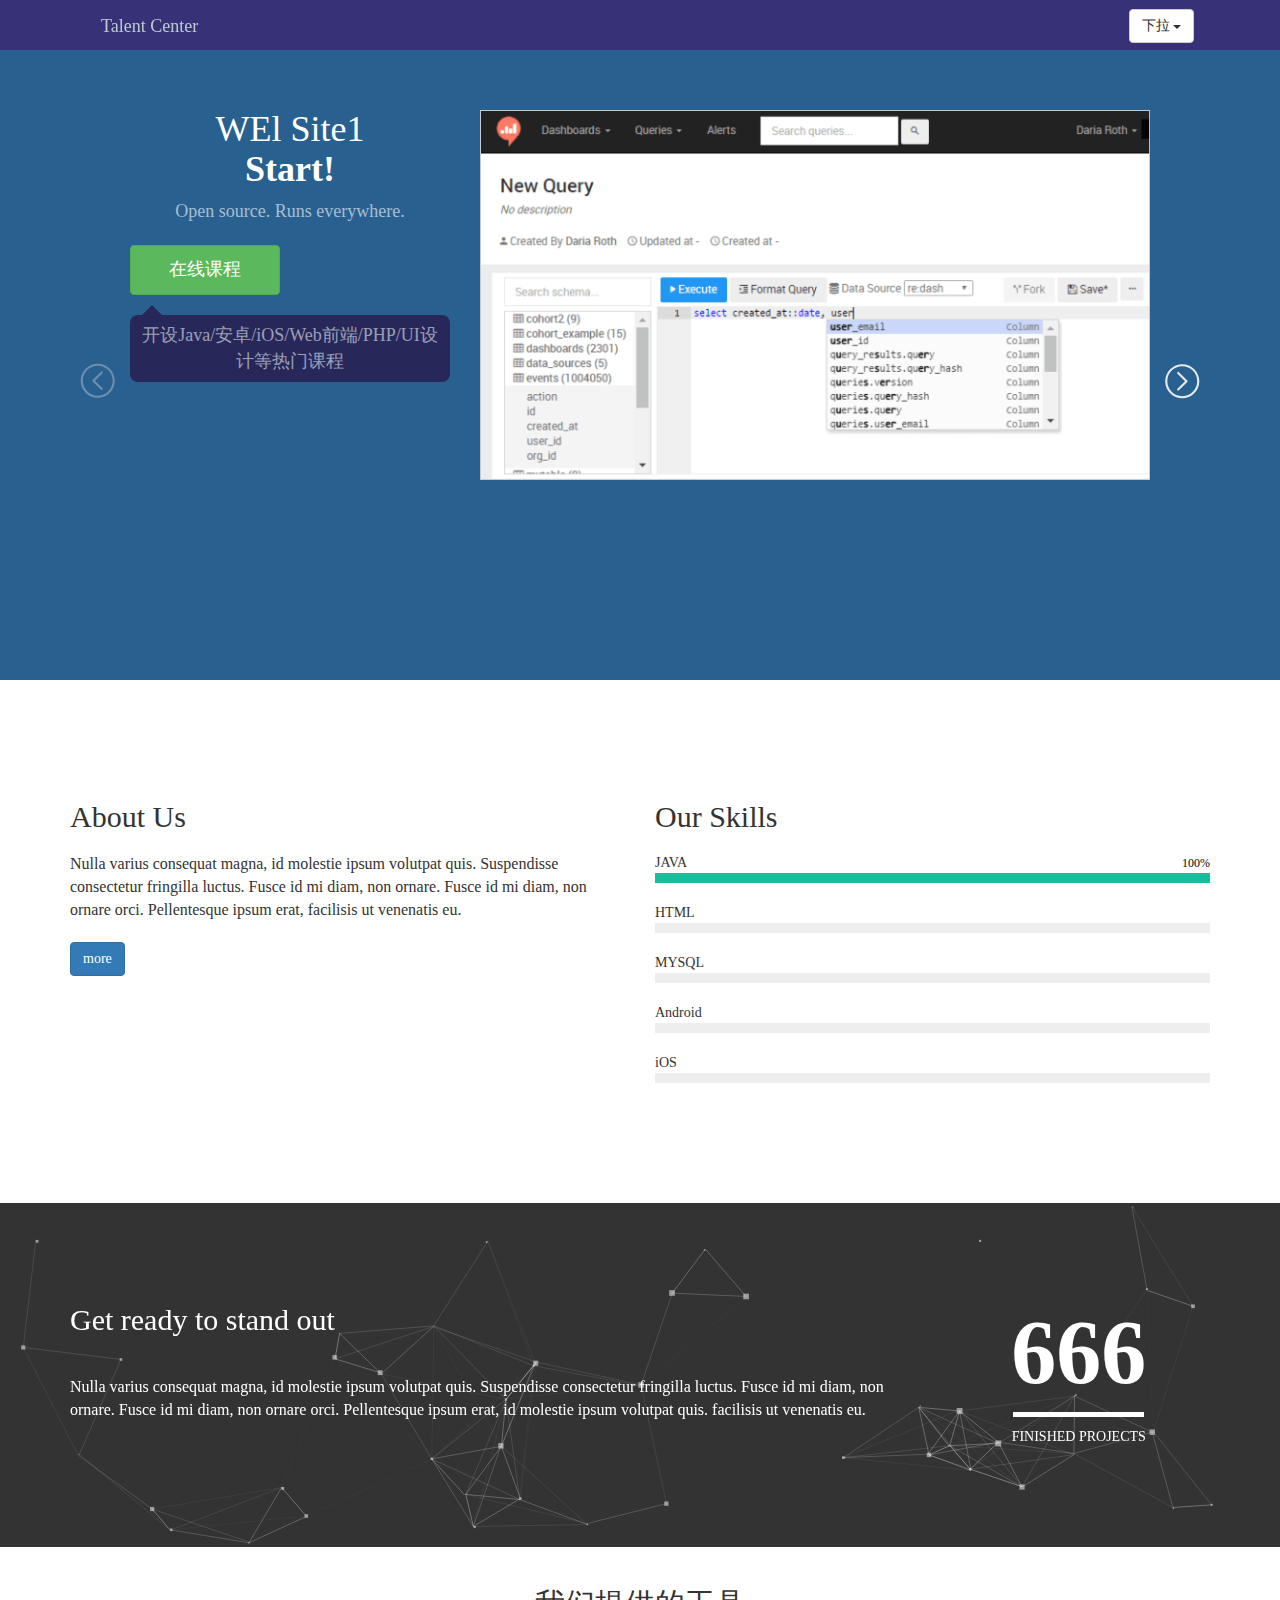
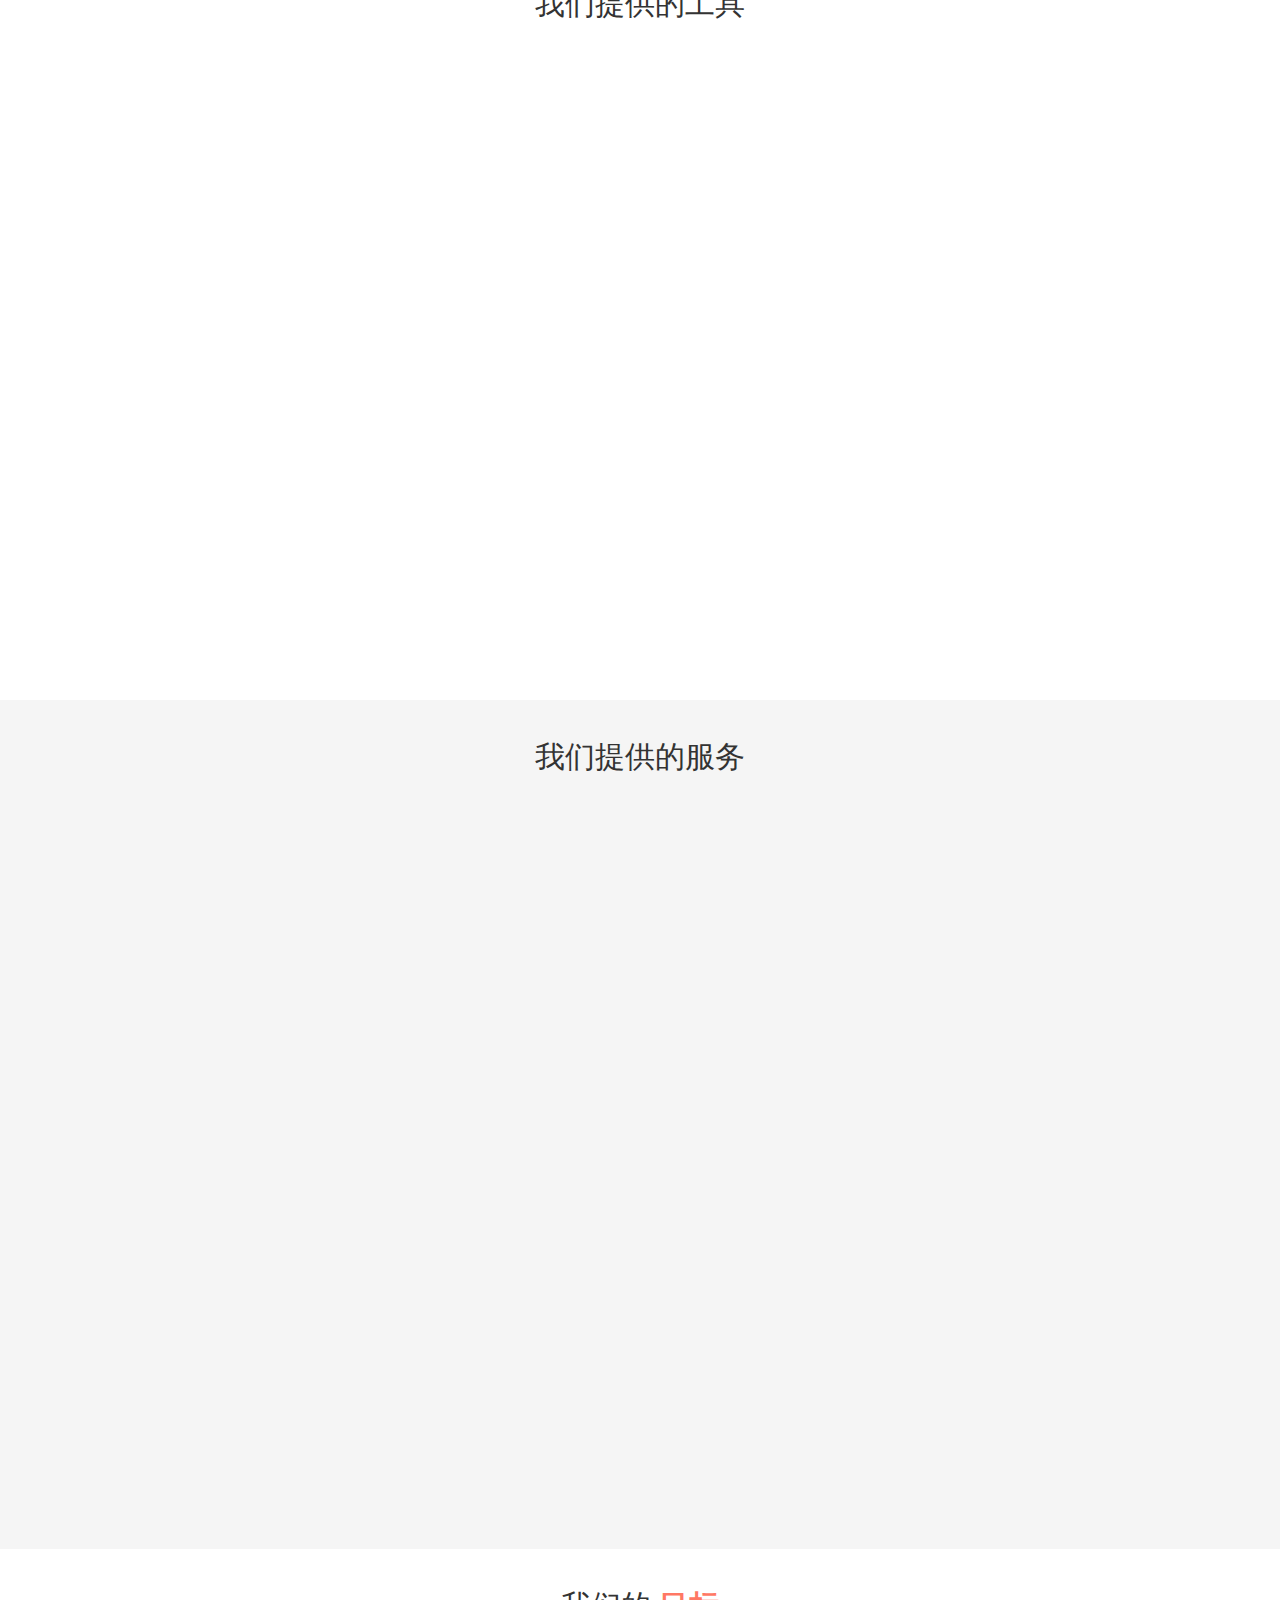
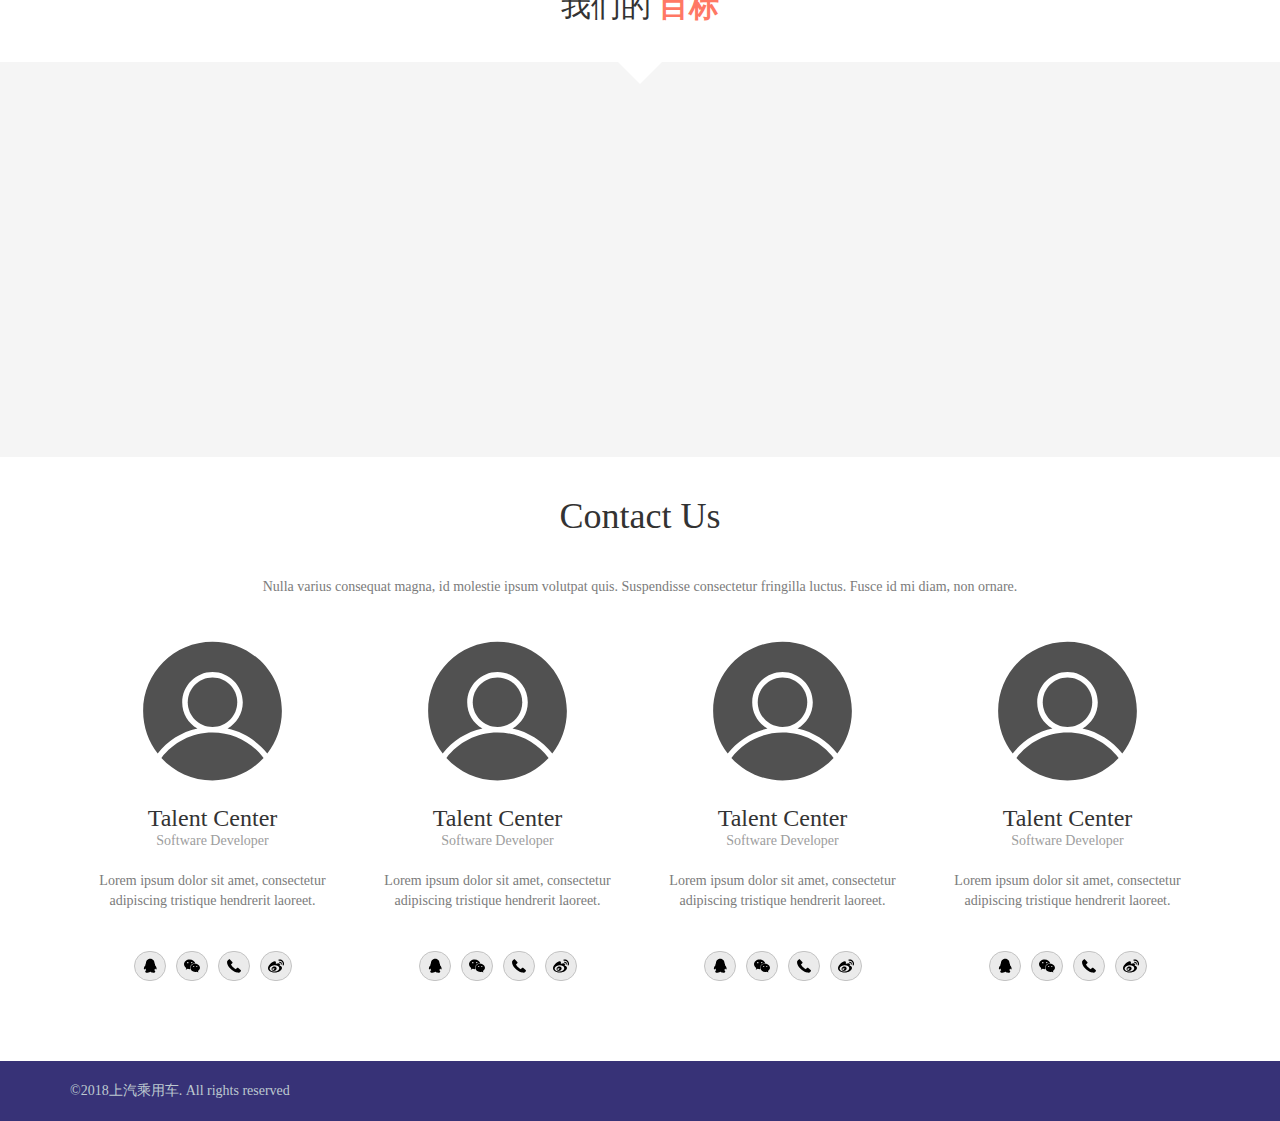
==== index.html @ 34ba9d39 "first commit" ====
<!DOCTYPE html>
<html lang="en">

<head>
    <meta charset="UTF-8">
    <meta name="viewport" content="width=device-width, initial-scale=1.0, maximum-scale=1.0, user-scalable=no">
    <meta http-equiv="X-UA-Compatible" content="ie=edge">
    <title>Talent Center</title>
    <link rel="stylesheet" href="./styles/bootstrap.min.css">
    <link rel="stylesheet" href="./styles/common.css">
    <link rel="stylesheet" href="./styles/swiper.min.css">
    <link rel="stylesheet" href="./styles/aos.css">
    <link rel="stylesheet" href="./styles/index.css">
    <link rel="stylesheet" href="./styles/index.mobile.css">

    <script src="./js/iconfont.js"></script>
    <script src="./js/jquery.min.js"></script>
    <script src="./js/plugins.js"></script>
    <script src="./js/bootstrap.min.js"></script>
    <script src="./js/swiper.min.js"></script>
    <script src="./js/aos.js"></script>
    <script src="./js/common.js"></script>
</head>

<body>
    <div id="main">
        <div class="navbar-fixed-container" id="section-top">
            <div class="container">
                <div class="navbar-collapse">
                    <nav class="navbar" role="navigation">
                        <div class="navbar-header">
                            <a class="navbar-brand" href="#">Talent Center</a>
                            <div class="dropdown">
                                    <button class="btn btn-default dropdown-toggle" type="button" id="dropdownMenu1" data-toggle="dropdown" aria-haspopup="true" aria-expanded="true">
                                      下拉
                                      <span class="caret"></span>
                                    </button>
                                    <ul class="dropdown-menu dropdown-menu-right" aria-labelledby="dropdownMenu1">
                                                <li>
                                                    <a href="#">工具</a>
                                                </li>
                                                <li>
                                                    <a href="#">学习</a>
                                                </li>
                                                <li>
                                                    <a href="#">服务</a>
                                                </li>
                                                <li>
                                                    <a href="#">交流</a>
                                        </li>
                                    </ul>
                            </div>
                            <ul class="nav navbar-nav navbar-right" role="search">
                                    <li class="active">
                                        <a href="#">工具</a>
                                    </li>
                                    <li>
                                        <a href="#">学习</a>
                                    </li>
                                    <li>
                                        <a href="#">服务</a>
                                    </li>
                                    <li>
                                        <a href="#">交流</a>
                                    </li>
                                </ul>
                        </div>
                        
                    </nav>

                </div>
            </div>
        </div>

        <div class="home-scroll-container" data-aos="fade-up">
            <div class="container">
                    <div class="swiper-container">
                        <div class="swiper-wrapper" data-aos="fade-zoom-in" data-aos-delay="200">
                            <div class="swiper-slide">
                                    <div class="row">
                                <div class="col-md-4">
                                    <h1>
                                        WEl Site1
                                        <br/>
                                        <strong>Start!</strong>
                                    </h1>
                                    <div class="des">
                                        <p>Open source. Runs everywhere.</p>
                                        <button type="button" class="btn btn-success scroll-btn">
                                            在线课程
                                        </button>
                                        <p class="text">开设Java/安卓/iOS/Web前端/PHP/UI设计等热门课程</p>
                                    </div>
                                </div>
                                <div class="col-md-8">
                                    <img class="scrollimg" src="./assets/browser1.png" alt="">
                                </div>
                                </div>
                            </div>
                            <div class="swiper-slide">
                                    <div class="row">
                                <div class="col-md-4">
                                    <h1>
                                        WEl Site1
                                        <br/>
                                        <strong>Start!</strong>
                                    </h1>
                                    <div class="des">
                                        <p>Open source. Runs everywhere.</p>
                                        <button type="button" class="btn btn-success scroll-btn">
                                            卓越中心
                                        </button>
                                        <p class="text">展示最先进的产品与技术</p>
                                    </div>
                                </div>
                                <div class="col-md-8">
                                    <img class="scrollimg" src="./assets/browser2.png" alt="">
                                </div>
                                </div>
                            </div>
                            <div class="swiper-slide">
                                    <div class="row">
                                <div class="col-md-4">
                                    <h1>
                                        WEl Site1
                                        <br/>
                                        <strong>Start!</strong>
                                    </h1>
                                    <div class="des">
                                        <p>Open source. Runs everywhere.</p>
                                        <button type="button" class="btn btn-success scroll-btn">
                                            技术文档
                                        </button>
                                        <p class="text">提供最全面的技术文档</p>
                                    </div>
                                </div>
                                <div class="col-md-8">
                                    <img class="scrollimg" src="./assets/browser3.png" alt="">
                                </div>
                                </div>
                            </div>
                        </div>
                        <div class="swiper-button-prev"></div>
                        <div class="swiper-button-next"></div>
                </div>

            </div>
        </div>
        <div class="ourskill-container mg-t-100" id="section-ourskill">
            <div class="container">
                <div class="row">
                    <div class="col-md-6 left">
                        <h2>About Us</h2>
                        <p>Nulla varius consequat magna, id molestie ipsum volutpat quis. Suspendisse consectetur fringilla
                            luctus. Fusce id mi diam, non ornare. Fusce id mi diam, non ornare orci. Pellentesque ipsum erat,
                            facilisis ut venenatis eu.</p>
                        <button type="button" class="btn btn-primary btn-effect">
                            <span>more</span>
                                <svg class="font-icon" aria-hidden="true">
                                        <use xlink:href="#icon-right"></use>
                                </svg>
                        </button>
                    </div>
                    <div class="col-md-6 right">
                        <h2>Our Skills</h2>
                        <div class="progress-wrapper">
                            <div class="progress-title">JAVA</div>
                            <div class="progress-bar" data-percent="100" data-delay="0" data-type="%">
                            </div>
                        </div>
                        <div class="progress-wrapper">
                            <div class="progress-title">HTML</div>
                            <div class="progress-bar" data-percent="80" data-delay="0" data-type="%">
                            </div>
                        </div>
                        <div class="progress-wrapper">
                            <div class="progress-title">MYSQL</div>
                            <div class="progress-bar" data-percent="90" data-delay="0" data-type="%">
                            </div>
                        </div>
                        <div class="progress-wrapper">
                            <div class="progress-title">Android</div>
                            <div class="progress-bar" data-percent="80" data-delay="0" data-type="%">
                            </div>
                        </div>
                        <div class="progress-wrapper">
                            <div class="progress-title">iOS</div>
                            <div class="progress-bar" data-percent="80" data-delay="0" data-type="%">
                            </div>
                        </div>
                    </div>
                </div>
            </div>
        </div>
        <div class="particle-container" id="section-particle">
            <div id="particles-js" class="particles">
            </div>
            <div class="container">
                <div class="row mg-t-100">
                    <div class="col-md-9 left">
                        <h2>Get ready to stand out</h2>
                        <p class="mg-t-40">Nulla varius consequat magna, id molestie ipsum volutpat quis. Suspendisse consectetur fringilla
                            luctus. Fusce id mi diam, non ornare. Fusce id mi diam, non ornare orci. Pellentesque ipsum erat,
                            id molestie ipsum volutpat quis. facilisis ut venenatis eu.</p>
                    </div>
                    <div class="col-md-3 right">
                        <h1>
                            <strong>666</strong>
                        </h1>
                        <div class="seperator"></div>
                        <p>FINISHED PROJECTS</p>
                    </div>
                </div>
            </div>
        </div>
        <div class="tools-container" id="section-tools">
            <div class="container">
                <h2>我们提供的工具</h2>
                <div class="row" data-aos="fade-up" data-aos-delay="200">

                    <div class="col-md-4">

                        <img src="./assets/Confluence@2x-blue.png" alt="">

                        <p>Confluence为团队提供一个协作环境。在这里，团队成员齐心协力，各擅其能，协同地编写文档和管理项目。从此打破不同团队、不同部门以及个人之间信息孤岛的僵局，真正实现了组织资源共享。</p>

                        <button type="button" class="btn btn-primary btn-effect">
                                <span>more</span>
                                    <svg class="font-icon" aria-hidden="true">
                                            <use xlink:href="#icon-right"></use>
                                    </svg>
                            </button>

                    </div>
                    <div class="col-md-4">

                        <img src="./assets/Jira Software@2x-blue.png" alt="">

                        <p>JIRA是Atlassian公司出品的项目与事务跟踪工具，被广泛应用于缺陷跟踪、客户服务、需求收集、流程审批、任务跟踪、项目跟踪和敏捷管理等工作领域。</p>

                        <button type="button" class="btn btn-primary btn-effect">
                                <span>more</span>
                                    <svg class="font-icon" aria-hidden="true">
                                            <use xlink:href="#icon-right"></use>
                                    </svg>
                            </button>

                    </div>
                    <div class="col-md-4">

                        <img src="./assets/Bitbucket@2x-blue.png" alt="">

                        <p>采用Mercurial和Git作为分布式版本控制系统</p>

                        <button type="button" class="btn btn-primary btn-effect">
                                <span>more</span>
                                    <svg class="font-icon" aria-hidden="true">
                                            <use xlink:href="#icon-right"></use>
                                    </svg>
                            </button>

                    </div>
                </div>
                <div class="row mg-t-100" data-aos="fade-right" data-aos-delay="200">
                    <div class="col-md-4">

                        <img src="./assets/Bamboo@2x-blue.png" alt="">

                        <p>Atlassian Bamboo 是一款持续集成构建服务器软件(Build Server)</p>

                        <button type="button" class="btn btn-primary btn-effect">
                                <span>more</span>
                                    <svg class="font-icon" aria-hidden="true">
                                            <use xlink:href="#icon-right"></use>
                                    </svg>
                            </button>

                    </div>
                    <div class="col-md-4">

                        <img src="./assets/Jira Service Desk@2x-blue.png" alt="">

                        <p>JIRA Service Desk不但能够让您的客户轻松便捷的寻求帮助，同时还能够帮助代理快速解决问题。</p>

                        <button type="button" class="btn btn-primary btn-effect">
                                <span>more</span>
                                    <svg class="font-icon" aria-hidden="true">
                                            <use xlink:href="#icon-right"></use>
                                    </svg>
                            </button>

                    </div>
                    <div class="col-md-4">

                        <img src="./assets/Fisheye@2x-blue.png" alt="">

                        <p>通过SVN，GIt，Mercurial，CVS和Perforce等版本控制工具是团队活动可视化，随时报告。并且可以随时搜索提交、文件、
                            修改和团队成员。</p>

                            <button type="button" class="btn btn-primary btn-effect">
                                    <span>more</span>
                                        <svg class="font-icon" aria-hidden="true">
                                                <use xlink:href="#icon-right"></use>
                                        </svg>
                                </button>

                    </div>
                </div>
            </div>
        </div>

        <div class="service-container mg-t-100" id="section-service">
            <div class="container">
                <h2 class="mg-t-40">我们提供的服务</h2>
                <div class="row mg-t-40">
                    <div class="col-md-4  col-md-offset-2" data-aos="flip-up" data-aos-delay="200">
                        <div class="item-wrapper">
                            <div class="border wrapper">
                                <img src="./icons/cloud.svg" alt="">
                            </div>
                            <p>架构设计</p>
                        </div>
                    </div>
                    <div class="col-md-4" data-aos="flip-up" data-aos-delay="200">
                        <div class="item-wrapper">
                            <div class="border wrapper">
                                <img src="./icons/system.svg" alt="">
                            </div>
                            <p>系统开发</p>
                        </div>
                    </div>
                </div>
                <div class="row mg-t-40">
                        <div class="col-md-4" data-aos="flip-up" data-aos-delay="200">
                                <div class="item-wrapper">
                                    <div class="border wrapper">
                                        <img src="./icons/planetarysystem.svg" alt="">
                                    </div>
                                    <p>系统集成</p>
                                </div>
                            </div>
                    <div class="col-md-4" data-aos="flip-down" data-aos-delay="200">
                        <div class="item-wrapper">
                            <div class="border wrapper">
                                <img src="./icons/monitoring.svg" alt="">
                            </div>
                            <p>智能监控</p>
                        </div>
                    </div>
                    <div class="col-md-4" data-aos="flip-down" data-aos-delay="200">
                        <div class="item-wrapper">
                            <div class="border wrapper">
                                <img src="./icons/API.svg" alt="">
                            </div>
                            <p>上汽接口</p>
                        </div>
                    </div>
                </div>

            </div>
        </div>

        <div class="goal-container" id="section-goal">
            <div class="container">
                <div class="wrapper">
                    <h2 class="mg-t-40">我们的
                        <strong>目标</strong>
                    </h2>
                </div>
            </div>
            <div class="goal-wrapper">
                <div class="container">
                    <div class="row">
                        <div class="col-md-4 col-md-offset-2">
                            <div class="des" data-aos="fade-down-left" data-aos-delay="200">
                                <div class="icon-box">
                                    <i id="flexible"></i>
                                </div>
                                <div class="info-wrapper">
                                    <h3>价值</h3>
                                    <p>交付有价值的解决方案</p>
                                </div>

                            </div>

                        </div>
                        <div class="col-md-4">
                            <div class="des" data-aos="fade-down-left" data-aos-delay="200">
                                <div class="icon-box">
                                    <i id="flexagon"></i>
                                </div>
                                <div class="info-wrapper">
                                    <h3>灵活</h3>
                                    <p>交付可以欣然面对需求变化的解决方案</p>
                                </div>

                            </div>

                        </div>
                    </div>
                    <div class="row mg-t-40">
                        <div class="col-md-4">
                            <div class="des" data-aos="fade-down-right" data-aos-delay="200">
                                <div class="icon-box">
                                    <i id="time"></i>
                                </div>
                                <div class="info-wrapper">
                                    <h3>及时</h3>
                                    <p>交付可以欣然面对需求变化的解决方案</p>
                                </div>

                            </div>
                        </div>
                        <div class="col-md-4">
                            <div class="des" data-aos="fade-down-right" data-aos-delay="200">
                                <div class="icon-box">
                                    <i id="last"></i>
                                </div>
                                <div class="info-wrapper">
                                    <h3>持续</h3>
                                    <p>交付可以欣然面对需求变化的解决方案</p>
                                </div>
                            </div>
                        </div>
                        <div class="col-md-4">
                            <div class="des" data-aos="fade-down-right" data-aos-delay="200">
                                <div class="icon-box">
                                    <i id="brightness-auto"></i>
                                </div>
                                <div class="info-wrapper">
                                    <h3>自动</h3>
                                    <p>交付可以欣然面对需求变化的解决方案</p>
                                </div>
                            </div>
                        </div>
                    </div>
                </div>
            </div>

        </div>

        <div class="contactus-container" id="section-contactus">
            <div class="container">
                <div class="title-wrapper">
                    <h1>Contact Us</h1>
                    <p>Nulla varius consequat magna, id molestie ipsum volutpat quis. Suspendisse consectetur fringilla luctus.
                        Fusce id mi diam, non ornare.</p>
                </div>
                <div class="row wrapper">
                    <div class="col-md-3">
                        <img class="icon" src="./icons/user.svg" alt="">
                        <h3>Talent Center</h3>
                        <p class="title">Software Developer</p>
                        <p class="intro">Lorem ipsum dolor sit amet, consectetur adipiscing tristique hendrerit laoreet.</p>
                        <div class="align-btn">
                            <a class="btn-slide">
                                <i>
                                    <svg class="font-icon" aria-hidden="true">
                                        <use xlink:href="#icon-qq"></use>
                                    </svg>
                                </i>
                                <span>QQ</span>
                            </a>
                            <a class="btn-slide">
                                <i>
                                    <svg class="font-icon" aria-hidden="true">
                                        <use xlink:href="#icon-wechat"></use>
                                    </svg>
                                </i>
                                <span>WeChat</span>
                            </a>
                            <a class="btn-slide">
                                <i>
                                    <svg class="font-icon" aria-hidden="true">
                                        <use xlink:href="#icon-phone"></use>
                                    </svg>
                                </i>
                                <span>phone</span>
                            </a>
                            <a class="btn-slide">
                                <i>
                                    <svg class="font-icon" aria-hidden="true">
                                        <use xlink:href="#icon-sinaweibo"></use>
                                    </svg>
                                </i>
                                <span>sinaweibo</span>
                            </a>
                        </div>
                    </div>
                    <div class="col-md-3">
                        <img class="icon" src="./icons/user.svg" alt="">
                        <h3>Talent Center</h3>
                        <p class="title">Software Developer</p>
                        <p class="intro">Lorem ipsum dolor sit amet, consectetur adipiscing tristique hendrerit laoreet.</p>
                        <div class="align-btn">
                            <a class="btn-slide">
                                <i>
                                    <svg class="font-icon" aria-hidden="true">
                                        <use xlink:href="#icon-qq"></use>
                                    </svg>
                                </i>
                                <span>QQ</span>
                            </a>
                            <a class="btn-slide">
                                <i>
                                    <svg class="font-icon" aria-hidden="true">
                                        <use xlink:href="#icon-wechat"></use>
                                    </svg>
                                </i>
                                <span>WeChat</span>
                            </a>
                            <a class="btn-slide">
                                <i>
                                    <svg class="font-icon" aria-hidden="true">
                                        <use xlink:href="#icon-phone"></use>
                                    </svg>
                                </i>
                                <span>phone</span>
                            </a>
                            <a class="btn-slide">
                                <i>
                                    <svg class="font-icon" aria-hidden="true">
                                        <use xlink:href="#icon-sinaweibo"></use>
                                    </svg>
                                </i>
                                <span>sinaweibo</span>
                            </a>
                        </div>
                    </div>
                    <div class="col-md-3">
                        <img class="icon" src="./icons/user.svg" alt="">
                        <h3>Talent Center</h3>
                        <p class="title">Software Developer</p>
                        <p class="intro">Lorem ipsum dolor sit amet, consectetur adipiscing tristique hendrerit laoreet.</p>
                        <div class="align-btn">
                            <a class="btn-slide">
                                <i>
                                    <svg class="font-icon" aria-hidden="true">
                                        <use xlink:href="#icon-qq"></use>
                                    </svg>
                                </i>
                                <span>QQ</span>
                            </a>
                            <a class="btn-slide">
                                <i>
                                    <svg class="font-icon" aria-hidden="true">
                                        <use xlink:href="#icon-wechat"></use>
                                    </svg>
                                </i>
                                <span>WeChat</span>
                            </a>
                            <a class="btn-slide">
                                <i>
                                    <svg class="font-icon" aria-hidden="true">
                                        <use xlink:href="#icon-phone"></use>
                                    </svg>
                                </i>
                                <span>phone</span>
                            </a>
                            <a class="btn-slide">
                                <i>
                                    <svg class="font-icon" aria-hidden="true">
                                        <use xlink:href="#icon-sinaweibo"></use>
                                    </svg>
                                </i>
                                <span>sinaweibo</span>
                            </a>
                        </div>
                    </div>
                    <div class="col-md-3">
                        <img class="icon" src="./icons/user.svg" alt="">
                        <h3>Talent Center</h3>
                        <p class="title">Software Developer</p>
                        <p class="intro">Lorem ipsum dolor sit amet, consectetur adipiscing tristique hendrerit laoreet.</p>
                        <div class="align-btn">
                            <a class="btn-slide">
                                <i>
                                    <svg class="font-icon" aria-hidden="true">
                                        <use xlink:href="#icon-qq"></use>
                                    </svg>
                                </i>
                                <span>QQ</span>
                            </a>
                            <a class="btn-slide">
                                <i>
                                    <svg class="font-icon" aria-hidden="true">
                                        <use xlink:href="#icon-wechat"></use>
                                    </svg>
                                </i>
                                <span>WeChat</span>
                            </a>
                            <a class="btn-slide">
                                <i>
                                    <svg class="font-icon" aria-hidden="true">
                                        <use xlink:href="#icon-phone"></use>
                                    </svg>
                                </i>
                                <span>phone</span>
                            </a>
                            <a class="btn-slide">
                                <i>
                                    <svg class="font-icon" aria-hidden="true">
                                        <use xlink:href="#icon-sinaweibo"></use>
                                    </svg>
                                </i>
                                <span>sinaweibo</span>
                            </a>
                        </div>
                    </div>
                </div>
            </div>
        </div>
        <nav id="dots-menu">
            <ul>
                <li>
                    <a anchor-href="section-top">
                        <span>Top</span>
                    </a>
                </li>
                <li>
                        <a anchor-href="section-ourskill">
                            <span>ourskill</span>
                        </a>
                </li>
                <li>
                        <a anchor-href="section-particle">
                            <span>particle</span>
                        </a>
                    </li>
                <li>
                    <a anchor-href="section-tools">
                        <span>Tools</span>
                    </a>
                </li>
                <li>
                    <a anchor-href="section-service">
                        <span>Service</span>
                    </a>
                </li>
                
                <li>
                    <a anchor-href="section-goal">
                        <span>goal</span>
                    </a>
                </li>
                <li>
                        <a anchor-href="section-contactus">
                            <span>contactus</span>
                        </a>
                    </li>
            </ul>
        </nav>
        <div class="footer-container">
            <div class="container">
                <div class="row">
                    <div class="col-md-6">
                        <p>©2018上汽乘用车. All rights reserved</p>
                    </div>
                    <div class="col-md-6">
                        <p></p>
                    </div>
                </div>
            </div>
        </div>
    </div>
</body>
<script src="./js/particles.js"></script>
<script src="./js/index.js"></script>
<script src="./js/particles-animation.js"></script>

</html>
---- styles/common.css ----
@font-face {
    font-family: PingFang_Medium;
    src: url("../fonts/PingFang_Light.ttf"),url("../fonts/glyphicons-halflings-regular.woff");
}
*{
    font-family: "PingFang_Light.ttf","glyphicons-halflings-regular.woff","微软雅黑","SimHei";
}
body,div,ul,ol,li,h1,h2,h3,h4,h5,h6,
form,input,textarea,p,th,td{ 
    padding: 0; 
    margin: 0; 
}
a{
    color: #bdc9d0;
}
a:hover{
    text-decoration: none;
}
.navbar-fixed-container{
    background-color: #373277;
    height: 50px;
    position: fixed;
    top: 0;
    left: 0;
    width: 100%;
    z-index: 10;
}
.navbar-fixed-container .navbar-brand:hover{
        color: #ffffff;
    }
.navbar-fixed-container .navbar-header{
        width: 100%;
    }
.navbar-fixed-container .dropdown{
        display: none;
    }
#main{
    padding-top: 50px;
}
.mg-t-100 {
    margin-top: 100px;
}
.mg-t-40 {
    margin-top: 40px;
}
.border {
    border: 1px solid #ccc;
}
.seperator{
    margin: 10px auto;
    height: 5px;
    width: 50%;
    background-color: #ffffff;
}
#dots-menu{
    position: fixed;
    right: 24px;
    top: 50%;
    bottom: auto;
    -webkit-transform: translateY(-50%);
            transform: translateY(-50%);
    z-index: 99;
    background-color: rgba(37, 37, 37, 0.9);
    padding: 20px 10px 8px 10px;
    border-radius: 16px;
}
#dots-menu ul li{
            text-align: right;
    padding: 0px;
    width: 15px;
    height: 15px;
    margin-bottom: 12px;
    background-color: #eeeeee;
    border-radius: 50%;
    -webkit-transform: scale(0.6);
            transform: scale(0.6);
    transition: background-color 0.5s, -webkit-transform 0.3s;
    transition: transform 0.3s, background-color 0.5s;
    transition: transform 0.3s, background-color 0.5s, -webkit-transform 0.3s;
        }
#dots-menu ul li a{
        position: absolute;
    width: 40px;
    height: 40px;
    line-height: 1.5;
    border-radius: 50%;
    left: -14px;
    top: -14px;
    }
#dots-menu ul li a span{
        position: absolute;
        width: auto;
        top: 8px;
        right: 50px;
        white-space: nowrap;
        font-size: 12px;
        font-weight: 600;
        color: #ffffff;
        transition: transform 0.2s, opacity 0.2s, -webkit-transform 0.2s;
        background-color: rgba(0, 0, 0, 0.8);
        opacity: 0;
        -webkit-transform-origin: 100% 50%;
                transform-origin: 100% 50%;
        border-radius: 100px;
        line-height: 26px;
        padding: 0 16px;
        text-transform: uppercase;
    }
#dots-menu ul li:hover{
            background-color: #1abc9c;
            -webkit-transform: scale(1);
                    transform: scale(1);
        }
#dots-menu ul li:hover span{
                opacity: 1;
            }
.align-btn{
    margin: 40px 0;
    display: inline-flex;
    text-align: center;
}
.align-btn i{
        display: inline-block;
    }
.align-btn .btn-slide{
        border-radius: 50px;
    display: table-cell;
    font-weight: 400;
    opacity: 1;
    overflow: hidden;
    padding: 14px;
    position: relative;
    transition: width 0.4s ease 0s, background 0.4s ease 0s;
    width: 32px;
    background-color: #ebebeb;
    margin: 0 5px;
    border: 1px solid #C3C3C3;
    color: #4c5667;
    font-size: 11px;
    height: 28px;
    line-height: 28px;
    display: inline-block;
    cursor: pointer;
    }
.align-btn .btn-slide i{
        width: 16px;
        height: 16px;
        left: 7px;
    top: 6px;
    float: left;
    position: absolute;
    transition: all 0.8s ease 0s;
    }
.align-btn .btn-slide span{
        left: 28px;
    top: 0px;
        position: absolute;
    text-align: left;
    transition: left 0.5s ease 0s, opacity 0.5s ease 0s;
    white-space: nowrap;
    opacity: 0;
    }
.align-btn .btn-slide .font-icon{
        width: 16px;
        height: 16px;
        margin-bottom: 3px;
        transition: fill 0.4s ease 0s;
    }
.align-btn .btn-slide:hover{
        width: 110px;
        text-align: left;
        background-color: #373277;
    border-color: #373277;
    color: #fff;
    }
.align-btn .btn-slide:hover i{
            -webkit-transform: rotate(360deg);
                    transform: rotate(360deg);
        }
.align-btn .btn-slide:hover i .font-icon{
                fill: #ffffff;
            }
.align-btn .btn-slide:hover span{
            opacity: 1;
        }
.btn-effect{
    position: relative;
}
.btn-effect svg{
        color: currentColor;
    }
.btn-effect span{
        display: inline-block;
        transition: -webkit-transform 0.2s ease 0s;
        transition: transform 0.2s ease 0s;
        transition: transform 0.2s ease 0s, -webkit-transform 0.2s ease 0s;
    }
.btn-effect .font-icon{
    width: 28px;
    height: 28px;
    position: absolute;
    top: 3px;
    left: 100%;
    opacity: 0;
    transition: opacity 0.2s ease 0s, left 0.2s ease 0s;
    }
.btn-effect:hover span{
        -webkit-transform: translateX(-150%);
                transform: translateX(-150%);
    }
.btn-effect:hover .font-icon{
        opacity: 1;
        left: calc(50% - 14px);
    }
/*# sourceMappingURL=common.css.map */
---- styles/index.css ----
.home-scroll-container {
  padding-top: 40px;
  background-color: #286090;
  color: #ffffff;
}
  .home-scroll-container h1 {
    text-align: center;
    margin: 20px 0 10px 0;
  }
  .home-scroll-container .scrollimg {
    width: 670px;
    height: 424px;
    padding-bottom: 40px;
  }
  .home-scroll-container .swiper-slide {
    padding: 0 60px;
  }
  .home-scroll-container .swiper-button-prev {
    background-image: url(../icons/arrow-l.svg);
    width: 36px;
    height: 36px;
    background-size: contain;
  }
  .home-scroll-container .swiper-button-next {
    background-image: url(../icons/arrow-r.svg);
    width: 36px;
    height: 36px;
    background-size: contain;
  }
  .home-scroll-container .des p {
      font-weight: 300;
      font-size: 1.8rem;
      color: rgba(255, 255, 255, 0.6);
      text-align: center;
    }
  .home-scroll-container .des .scroll-btn {
      margin-top: 20px;
      margin-bottom: 5px;
      width: 150px;
      height: 50px;
      font-size: 18px;
    }
  .home-scroll-container .des .text {
      background: rgba(0, 0, 0, 0.3);
      background: #272354;
      border-radius: 8px;
      padding: 8px 8px;
      margin-top: 1.5rem;
      position: relative;
      opacity: 0.9;
    }
  .home-scroll-container .des .text::after {
      content: "";
      width: 1.4rem;
      height: 1.4rem;
      display: block;
      -webkit-transform: rotate(45deg);
      transform: rotate(45deg);
      background: #272354;
      position: absolute;
      top: -0.7rem;
      left: 1.45rem;
    }
.tools-container {
  margin: 40px;
}
.tools-container h2 {
    text-align: center;
    margin-bottom: 40px;
  }
.tools-container p {
    margin-top: 20px;
    height: 100px;
  }
.tools-container img {
    width: auto;
    height: 36px;
  }
.service-container {
  background-color: #f5f5f5;
  padding-bottom: 40px;
}
.service-container h2 {
    text-align: center;
  }
.service-container .item-wrapper .wrapper {
      padding: 40px;
      background-color: white;
      border-radius: 10px;
    }
.service-container .item-wrapper .wrapper img {
        width: 200px;
        height: 200px;
        margin: 0 auto;
        display: block;
      }
.service-container .item-wrapper p {
      margin: 10px 0;
      text-align: center;
      font-size: 18px;
    }
.ourskill-container{
  padding-bottom: 100px;
}
.ourskill-container .left h2{
      margin: 20px 0;
    }
.ourskill-container .left p{
      font-size: 16px;
      margin-bottom: 20px;
    }
.ourskill-container .right h2{
      margin: 20px 0;
    }
.ourskill-container .progress-wrapper{
    height: 30px;
    width: 100%;
    margin: 20px 0 20px 0;
    overflow: hidden;
    background-color: #eee;
    position: relative;
  }
.ourskill-container .progress-wrapper .progress-title{
      background-color: #ffffff;
    }
.ourskill-container .progress-wrapper .progress-bar{
      height: 100%;
      background-color: #1abc9c;
      box-shadow: none;
    }
.ourskill-container .progress-wrapper .progress-bar .progress-percent{
        position: absolute;
        right: 0;
        top: 0;
        color: #000;
        display: none;
      }
.particle-container{
  position: relative;
  padding-bottom: 100px;
  color: #ffffff;
}
.particle-container .particles{
    position: absolute;
    width: 100%;
    height: 100%;
    top: 0;
    left: 0;
    background-color: transparent;
    background: rgba(0, 0, 0, 0.8);
    z-index: 0;
  }
.particle-container .left p{
      font-size: 16px;
    }
.particle-container .right{
    text-align: center;
  }
.particle-container .right h1{
      font-size: 90px;
    }
.goal-container {
  text-align: center;
}
.goal-container .wrapper {
    padding-bottom: 40px;
    position: relative;
  }
.goal-container .wrapper::after {
    border-color: #ffffff transparent transparent transparent;
    z-index: 20;
    width: 0;
    height: 0;
    border-style: solid;
    border-width: 22px 22px 0 22px;
    content: "";
    position: absolute;
    bottom: -22px;
    left: 50%;
    margin-left: -22px;
  }
.goal-container h2 strong {
      color: #ff7864;
    }
.goal-container .goal-wrapper {
    background-color: #f5f5f5;
    padding:40px 0;
  }
.goal-container .goal-wrapper .des {
      padding-bottom: 20px;
      border-radius: 10px;
    }
.goal-container .goal-wrapper .des .icon-box{
        height: 46px;
        position: absolute;
        top: 10px;
        width: 46px;
        border: 3px solid #333;
        text-align: center;
        border-radius: 50%;
        background-color: transparent;
    }
.goal-container .goal-wrapper .des .icon-box i{
            background-color: transparent !important;
            color: #333;
            z-index: 1;
            transition: background-color 0.2s, color 0.2s;
            width: 100%;
            height: 100%;
            text-align: center;
            border-radius: 50%;
            display: inline-block;
        }
.goal-container .goal-wrapper .des .icon-box #flexible::before{
          content:url("../icons/flexible.svg");
        }
.goal-container .goal-wrapper .des .icon-box #flexagon::before{
          content: url("../icons/flexagon.svg")
        }
.goal-container .goal-wrapper .des .icon-box #time::before{
          content: url("../icons/time.svg")
        }
.goal-container .goal-wrapper .des .icon-box #last::before{
          content: url("../icons/last.svg")
        }
.goal-container .goal-wrapper .des .icon-box #brightness-auto::before{
          content: url("../icons/brightness-auto.svg")
        }
.goal-container .goal-wrapper .des .icon-box i::before{
            position: absolute;
            top: 0;
        left: 0;
        padding: 4px;
        width: 40px;
        height: 40px;
        }
.goal-container .goal-wrapper .des .icon-box i::after{
            pointer-events: none;
        position: absolute;
        width: 100%;
        height: 100%;
        border-radius: 50%;
        content: '';
        box-sizing: content-box;
        top: -4px;
        left: -4px;
        padding: 4px;
        box-shadow: 0 0 0 3px #333;
        transition: opacity 0.2s, -webkit-transform 0.2s;
        transition: transform 0.2s, opacity 0.2s;
        transition: transform 0.2s, opacity 0.2s, -webkit-transform 0.2s;
        -webkit-transform: scale(0.8);
                transform: scale(0.8);
        opacity: 0;
        }
.goal-container .goal-wrapper .des .info-wrapper{
        padding-left: 80px;
        text-align: left;
      }
.goal-container .goal-wrapper .des h3 {
        padding: 10px 0;
        margin-bottom: 20px;
        color: #333;
      }
.goal-container .goal-wrapper .des p{
        font-size: 18px;
        color: #5e5e5e;
      }
.goal-container .goal-wrapper .des:hover i::after{
        -webkit-transform: scale(1);
                transform: scale(1);
  opacity: 1;
    }
.goal-container .goal-wrapper .des:hover .icon-box{
      border:0;
    }
.goal-container .goal-wrapper .des:hover .icon-box i::before{
          padding: 7px;
          width: 46px;
        height: 46px;
      }
.footer-container{
  background-color: #373277;
  color: #bdc9d0;
  width: 100%;
  height: 60px;
  line-height: 60px;
}
.contactus-container{
  text-align: center;
}
.contactus-container .title-wrapper h1{
      margin: 40px 0;
    }
.contactus-container .title-wrapper p{
      color: #7b7b7b;
    }
.contactus-container .wrapper{
    margin: 40px 0;
  }
.contactus-container .wrapper .icon{
      width: 223px;
      height: 148px;
    }
.contactus-container .wrapper h3{
      margin-top: 20px;
    }
.contactus-container .wrapper .title{
      color: #9d9d9d;
      margin-bottom: 20px;
    }
.contactus-container .wrapper .intro{
      color: #7b7b7b;
    }
/*# sourceMappingURL=index.css.map */
---- styles/index.mobile.css ----
.mobile{
    overflow-x: hidden;
}
    .mobile .navbar-fixed-container .navbar-right{
            display: none;
        }
    .mobile .navbar-fixed-container .dropdown{
            height: 50px;
            line-height: 50px;
            display: block;
        }
    .mobile .navbar-fixed-container .dropdown-toggle{
            position: absolute;
            right: 0;
            top: 8px;
        }
    .mobile .navbar-fixed-container .dropdown-menu{
            top: 40px;
        }
    .mobile .navbar-fixed-container .dropdown-menu li{
                font-size: 16px;
                padding: 5px 0;
            }
    .mobile .home-scroll-container .scrollimg{
            width: 100%;
            height: auto;
            margin-top: 20px;
        }
    .mobile .tools-container button{
            overflow: hidden;
            margin: 10px 0 20px 0;
        }
    .mobile .tools-container img{
            max-width: 100%;
        }
/*# sourceMappingURL=index.mobile.css.map */
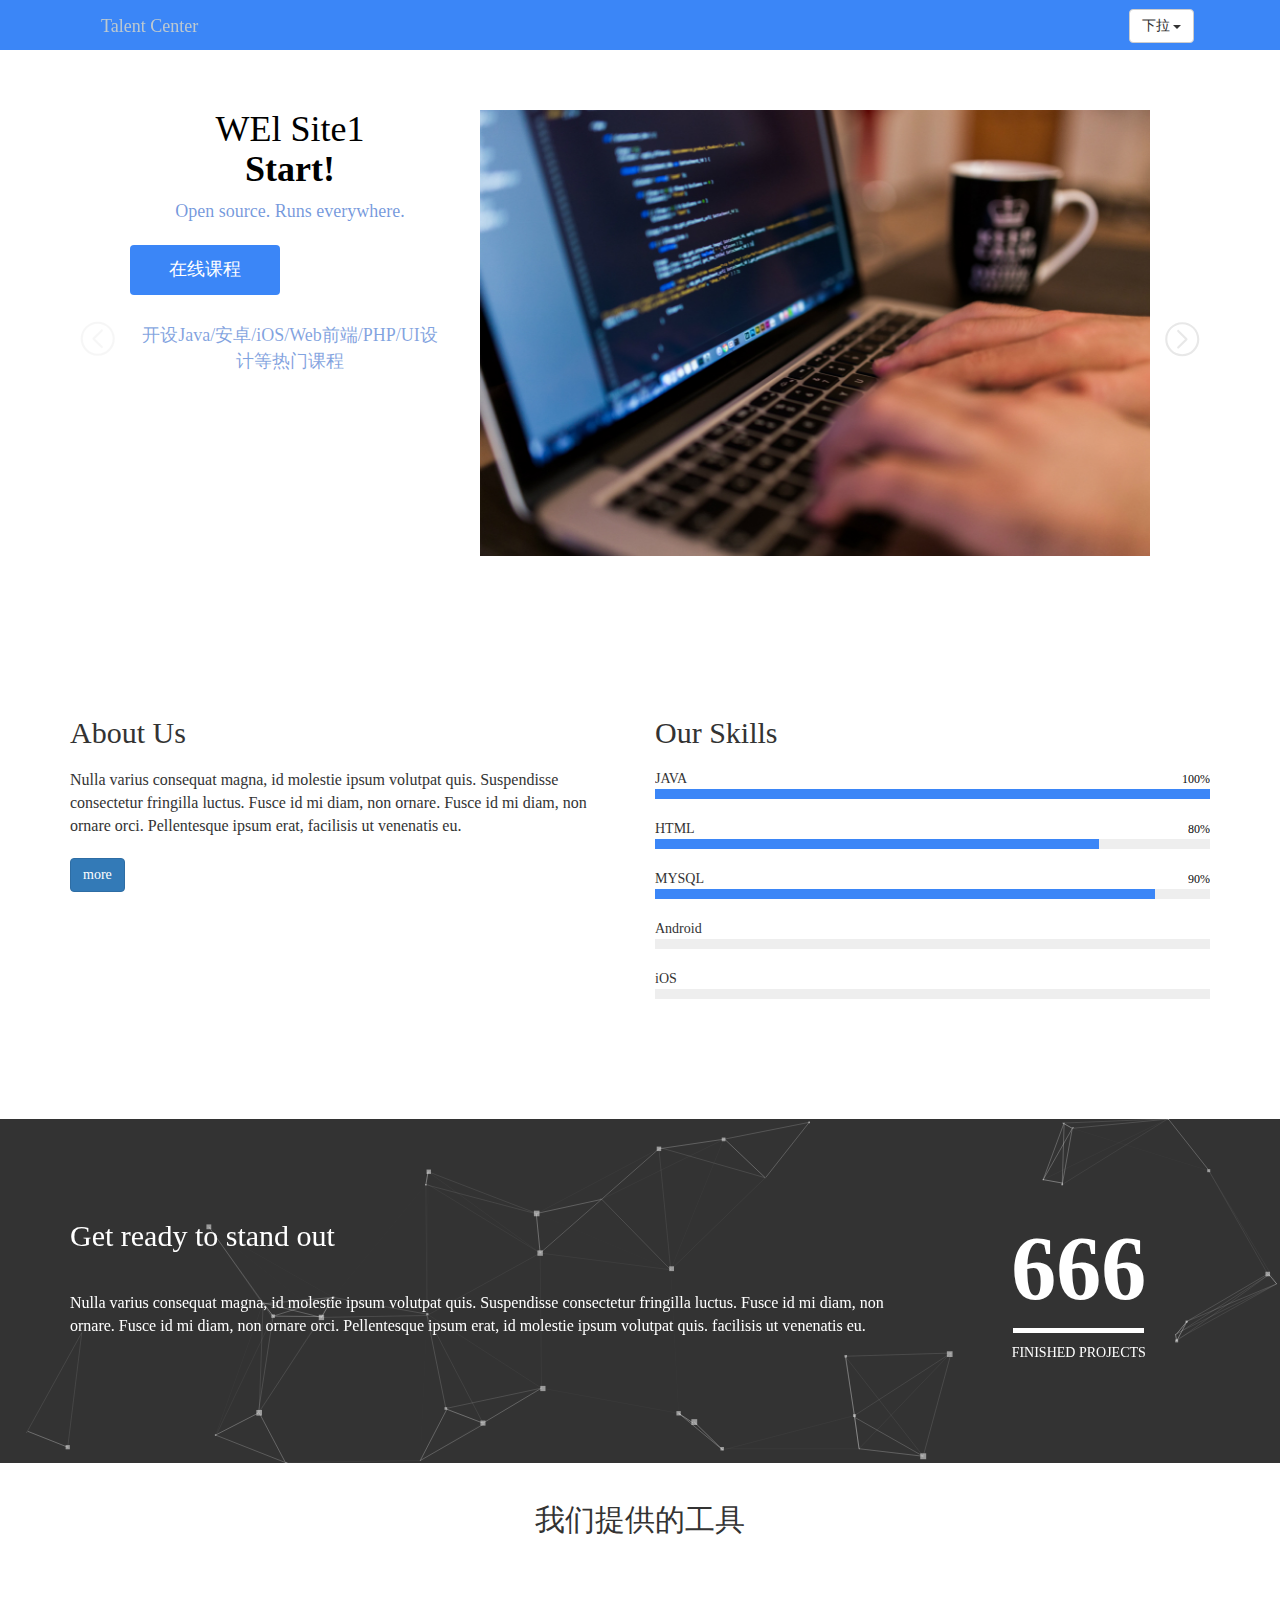
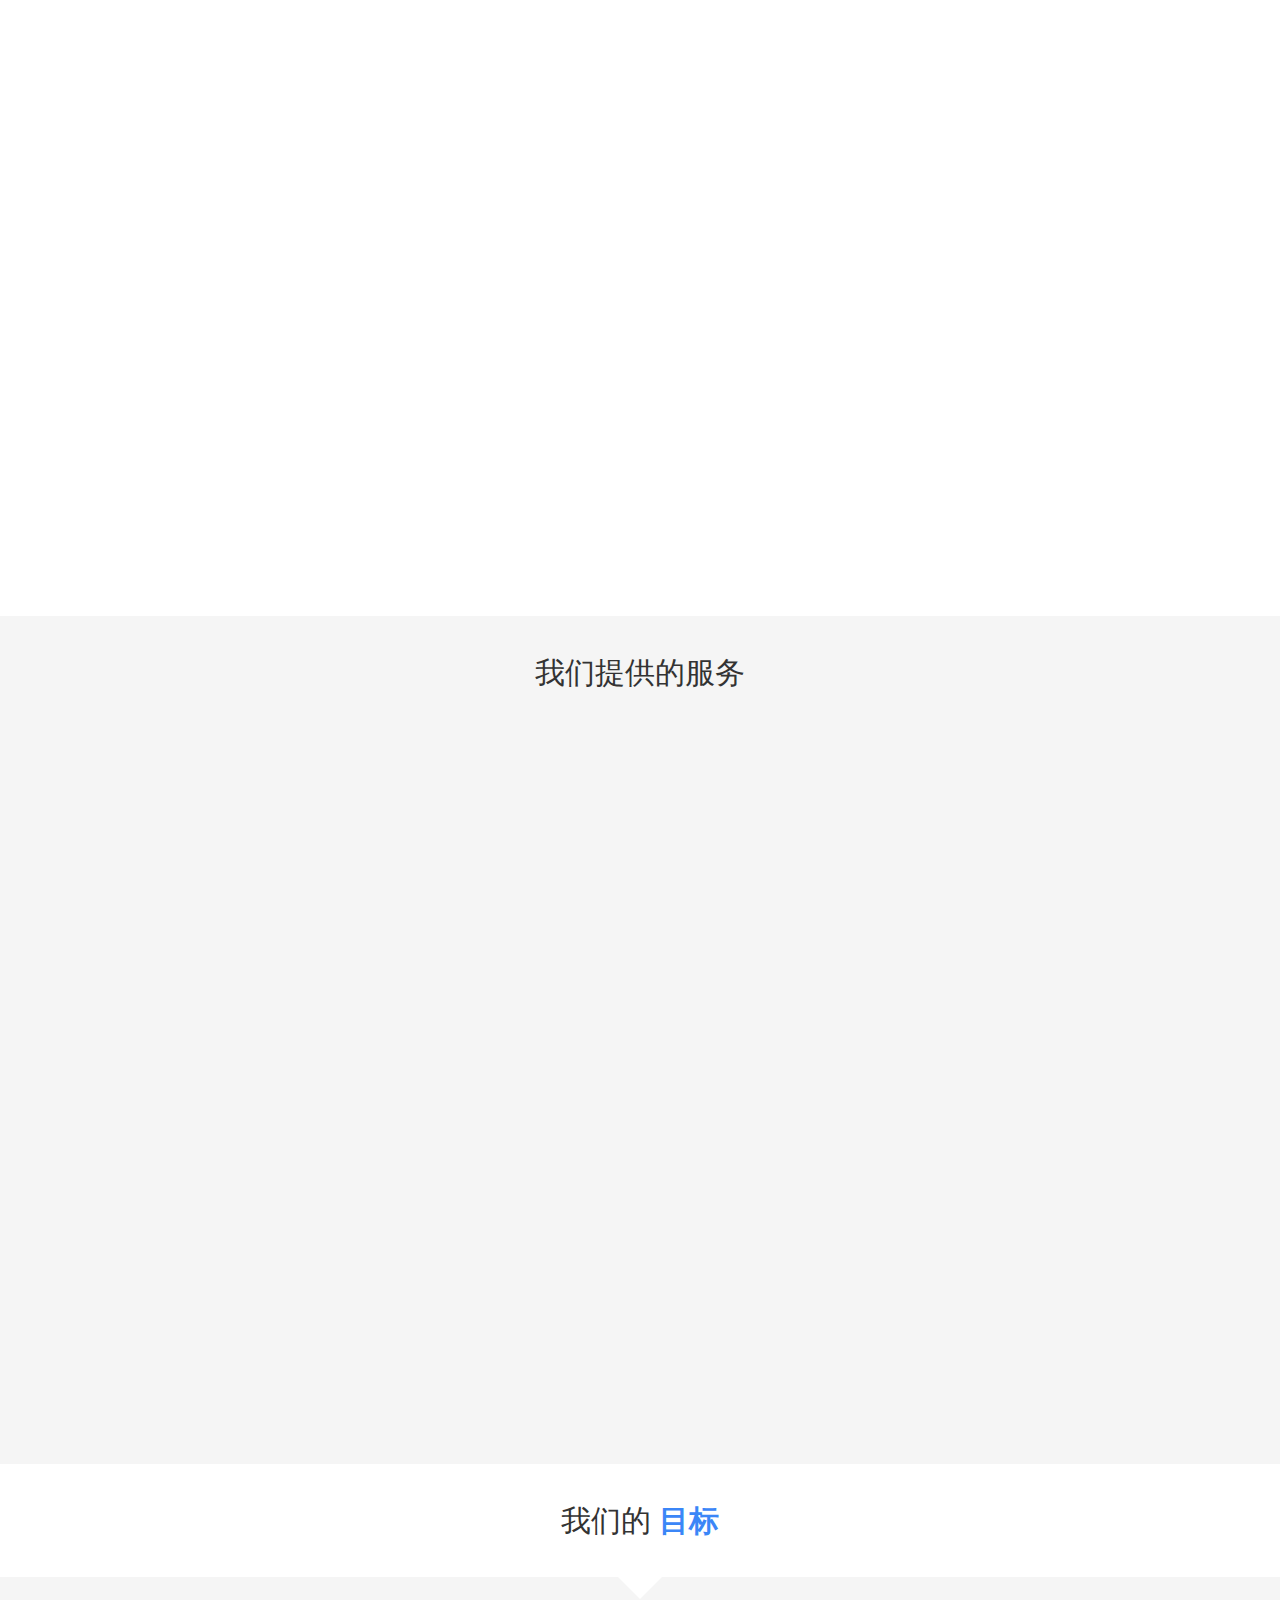
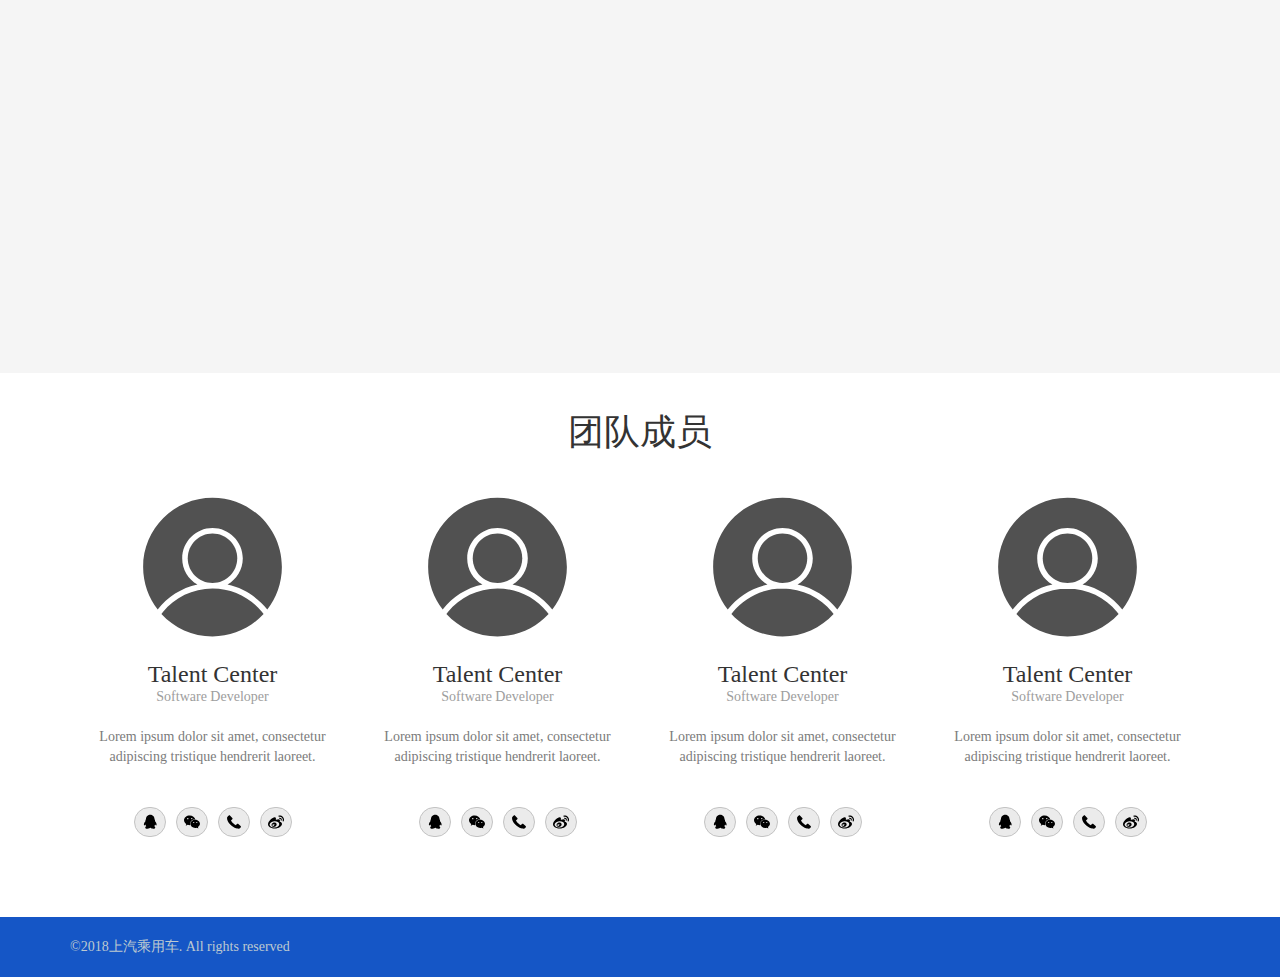
==== commit 875da6a3: "style change" ====
--- a/index.html
+++ b/index.html
@@ -35,33 +35,36 @@
                                       下拉
                                       <span class="caret"></span>
                                     </button>
-                                    <ul class="dropdown-menu dropdown-menu-right" aria-labelledby="dropdownMenu1">
-                                                <li>
-                                                    <a href="#">工具</a>
-                                                </li>
-                                                <li>
-                                                    <a href="#">学习</a>
-                                                </li>
-                                                <li>
-                                                    <a href="#">服务</a>
-                                                </li>
-                                                <li>
-                                                    <a href="#">交流</a>
-                                        </li>
-                                    </ul>
+                                    <!--<ul class="dropdown-menu dropdown-menu-right" aria-labelledby="dropdownMenu1">-->
+                                                <!--<li>-->
+                                                    <!--<a href="#">工具</a>-->
+                                                <!--</li>-->
+                                                <!--<li>-->
+                                                    <!--<a href="#">学习</a>-->
+                                                <!--</li>-->
+                                                <!--<li>-->
+                                                    <!--<a href="#">服务</a>-->
+                                                <!--</li>-->
+                                                <!--<li>-->
+                                                    <!--<a href="#">交流</a>-->
+                                        <!--</li>-->
+                                    <!--</ul>-->
                             </div>
                             <ul class="nav navbar-nav navbar-right" role="search">
                                     <li class="active">
-                                        <a href="#">工具</a>
-                                    </li>
-                                    <li>
                                         <a href="#">学习</a>
                                     </li>
                                     <li>
-                                        <a href="#">服务</a>
+                                        <a href="#tools">工具</a>
+                                    </li>
+                                    <li>
+                                        <a href="#services">服务</a>
                                     </li>
                                     <li>
                                         <a href="#">交流</a>
+                                    </li>
+                                    <li>
+                                        <a href=./filesList.html>开发者</a>
                                     </li>
                                 </ul>
                         </div>
@@ -93,7 +96,7 @@
                                     </div>
                                 </div>
                                 <div class="col-md-8">
-                                    <img class="scrollimg" src="./assets/browser1.png" alt="">
+                                    <img class="scrolling" src="./assets/browser1.jpg" alt="">
                                 </div>
                                 </div>
                             </div>
@@ -114,7 +117,7 @@
                                     </div>
                                 </div>
                                 <div class="col-md-8">
-                                    <img class="scrollimg" src="./assets/browser2.png" alt="">
+                                    <img class="scrolling" src="./assets/browser2.jpg" alt="">
                                 </div>
                                 </div>
                             </div>
@@ -135,7 +138,7 @@
                                     </div>
                                 </div>
                                 <div class="col-md-8">
-                                    <img class="scrollimg" src="./assets/browser3.png" alt="">
+                                    <img class="scrolling" src="./assets/browser3.jpg" alt="">
                                 </div>
                                 </div>
                             </div>
@@ -213,7 +216,8 @@
                 </div>
             </div>
         </div>
-        <div class="tools-container" id="section-tools">
+        <div class="tools-container" id="section-tools" >
+            <a name="tools"></a>
             <div class="container">
                 <h2>我们提供的工具</h2>
                 <div class="row" data-aos="fade-up" data-aos-delay="200">
@@ -310,6 +314,7 @@
         </div>
 
         <div class="service-container mg-t-100" id="section-service">
+            <a name="services"></a>
             <div class="container">
                 <h2 class="mg-t-40">我们提供的服务</h2>
                 <div class="row mg-t-40">
@@ -442,9 +447,9 @@
         <div class="contactus-container" id="section-contactus">
             <div class="container">
                 <div class="title-wrapper">
-                    <h1>Contact Us</h1>
-                    <p>Nulla varius consequat magna, id molestie ipsum volutpat quis. Suspendisse consectetur fringilla luctus.
-                        Fusce id mi diam, non ornare.</p>
+                    <h1>团队成员</h1>
+                    <!--<p>Nulla varius consequat magna, id molestie ipsum volutpat quis. Suspendisse consectetur fringilla luctus.-->
+                        <!--Fusce id mi diam, non ornare.</p>-->
                 </div>
                 <div class="row wrapper">
                     <div class="col-md-3">
--- a/styles/common.css
+++ b/styles/common.css
@@ -6,7 +6,7 @@
     font-family: "PingFang_Light.ttf","glyphicons-halflings-regular.woff","微软雅黑","SimHei";
 }
 body,div,ul,ol,li,h1,h2,h3,h4,h5,h6,
-form,input,textarea,p,th,td{ 
+form,input,textarea,p,th,td{
     padding: 0; 
     margin: 0; 
 }
@@ -17,7 +17,7 @@
     text-decoration: none;
 }
 .navbar-fixed-container{
-    background-color: #373277;
+    background-color: #3b86f7;
     height: 50px;
     position: fixed;
     top: 0;
--- a/styles/index.css
+++ b/styles/index.css
@@ -1,13 +1,22 @@
 .home-scroll-container {
   padding-top: 40px;
-  background-color: #286090;
+  background-color: #ffffff;
   color: #ffffff;
 }
   .home-scroll-container h1 {
+      color: #000000;
     text-align: center;
     margin: 20px 0 10px 0;
   }
-  .home-scroll-container .scrollimg {
+  .home-scroll-container button{
+      background-color: #3b86f7;
+      border: none;
+  }
+.home-scroll-container button:hover{
+    background-color: #ffffff;
+    color: #3b86f7;
+}
+  .home-scroll-container .scrolling {
     width: 670px;
     height: 424px;
     padding-bottom: 40px;
@@ -30,7 +39,7 @@
   .home-scroll-container .des p {
       font-weight: 300;
       font-size: 1.8rem;
-      color: rgba(255, 255, 255, 0.6);
+      color: rgba(21, 86, 198, 0.6);
       text-align: center;
     }
   .home-scroll-container .des .scroll-btn {
@@ -42,8 +51,9 @@
     }
   .home-scroll-container .des .text {
       background: rgba(0, 0, 0, 0.3);
-      background: #272354;
+      background: transparent;
       border-radius: 8px;
+      border-color: ;
       padding: 8px 8px;
       margin-top: 1.5rem;
       position: relative;
@@ -56,7 +66,7 @@
       display: block;
       -webkit-transform: rotate(45deg);
       transform: rotate(45deg);
-      background: #272354;
+      background: transparent;
       position: absolute;
       top: -0.7rem;
       left: 1.45rem;
@@ -125,7 +135,7 @@
     }
 .ourskill-container .progress-wrapper .progress-bar{
       height: 100%;
-      background-color: #1abc9c;
+      background-color: #3b86f7;
       box-shadow: none;
     }
 .ourskill-container .progress-wrapper .progress-bar .progress-percent{
@@ -180,7 +190,7 @@
     margin-left: -22px;
   }
 .goal-container h2 strong {
-      color: #ff7864;
+      color: #3b86f7;
     }
 .goal-container .goal-wrapper {
     background-color: #f5f5f5;
@@ -280,7 +290,7 @@
         height: 46px;
       }
 .footer-container{
-  background-color: #373277;
+  background-color: #1556c6;
   color: #bdc9d0;
   width: 100%;
   height: 60px;
--- a/styles/index.mobile.css
+++ b/styles/index.mobile.css
@@ -21,7 +21,7 @@
                 font-size: 16px;
                 padding: 5px 0;
             }
-    .mobile .home-scroll-container .scrollimg{
+    .mobile .home-scroll-container .scrolling{
             width: 100%;
             height: auto;
             margin-top: 20px;
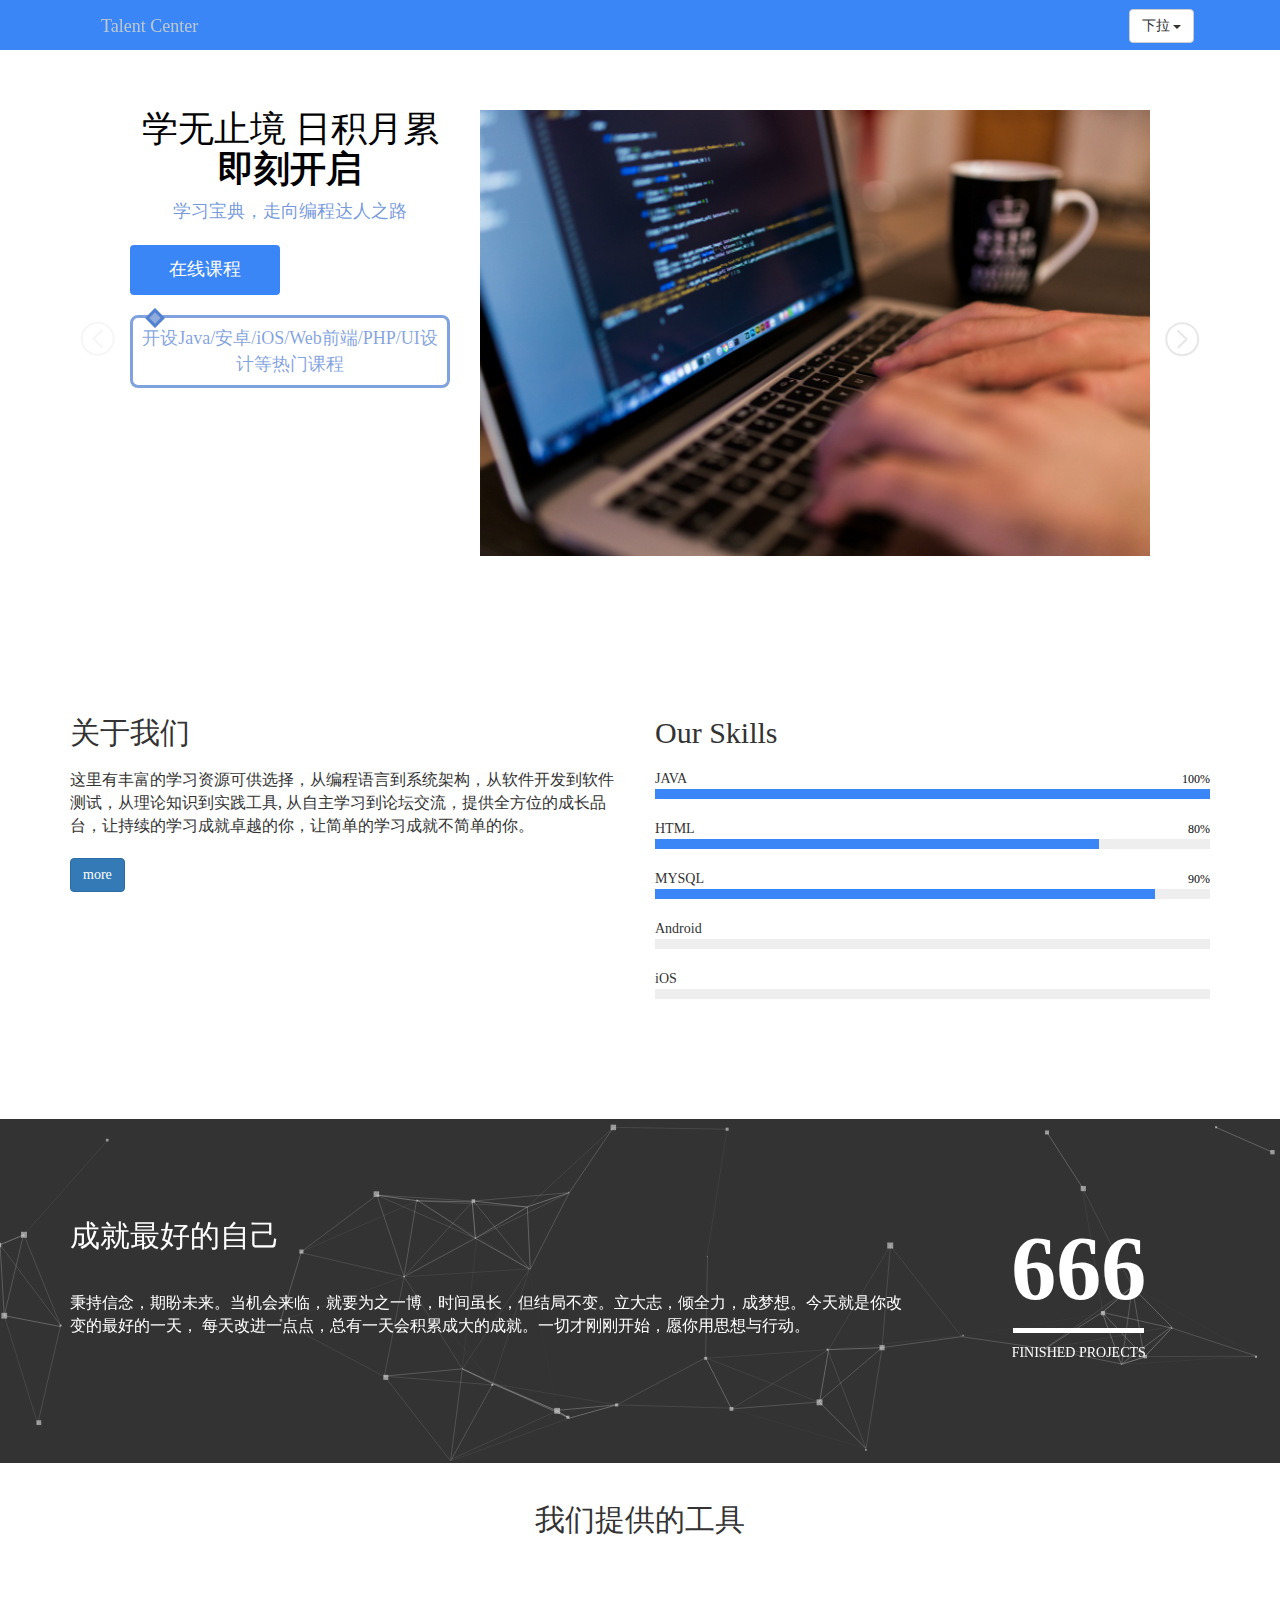
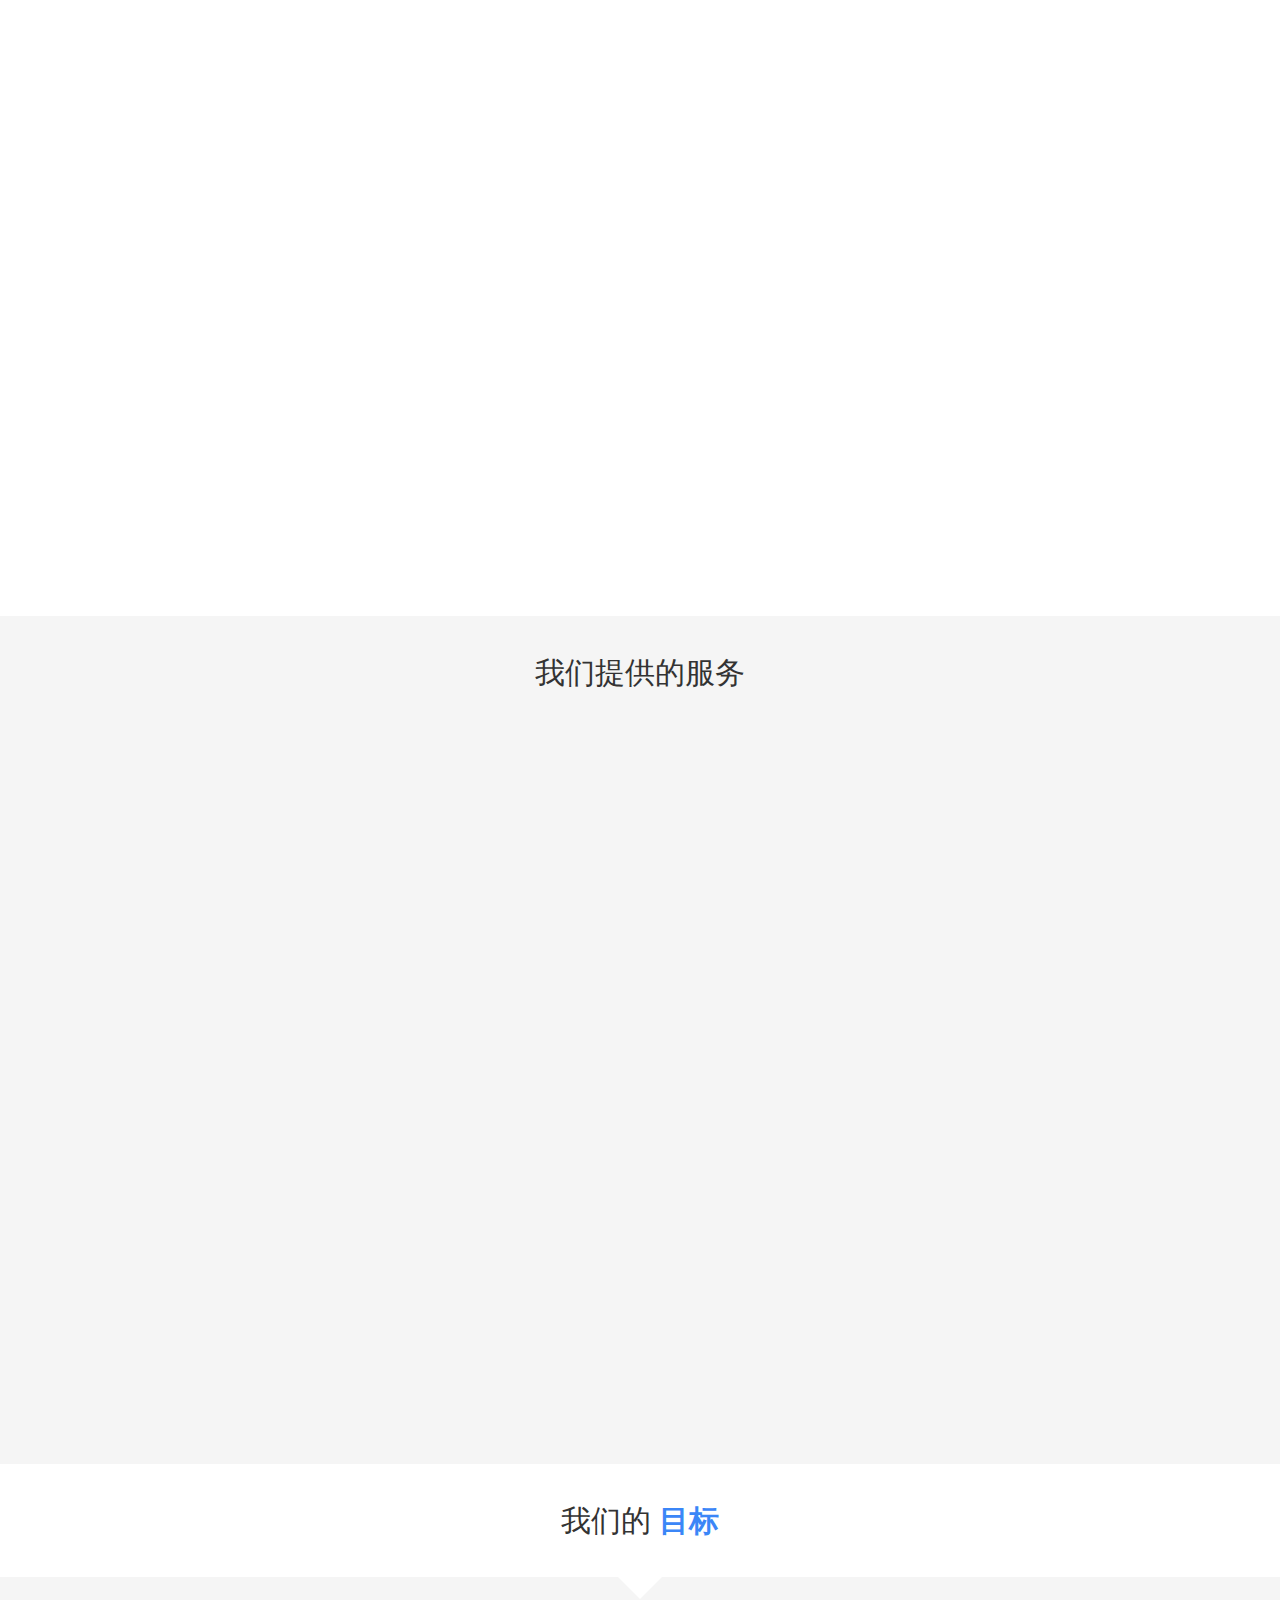
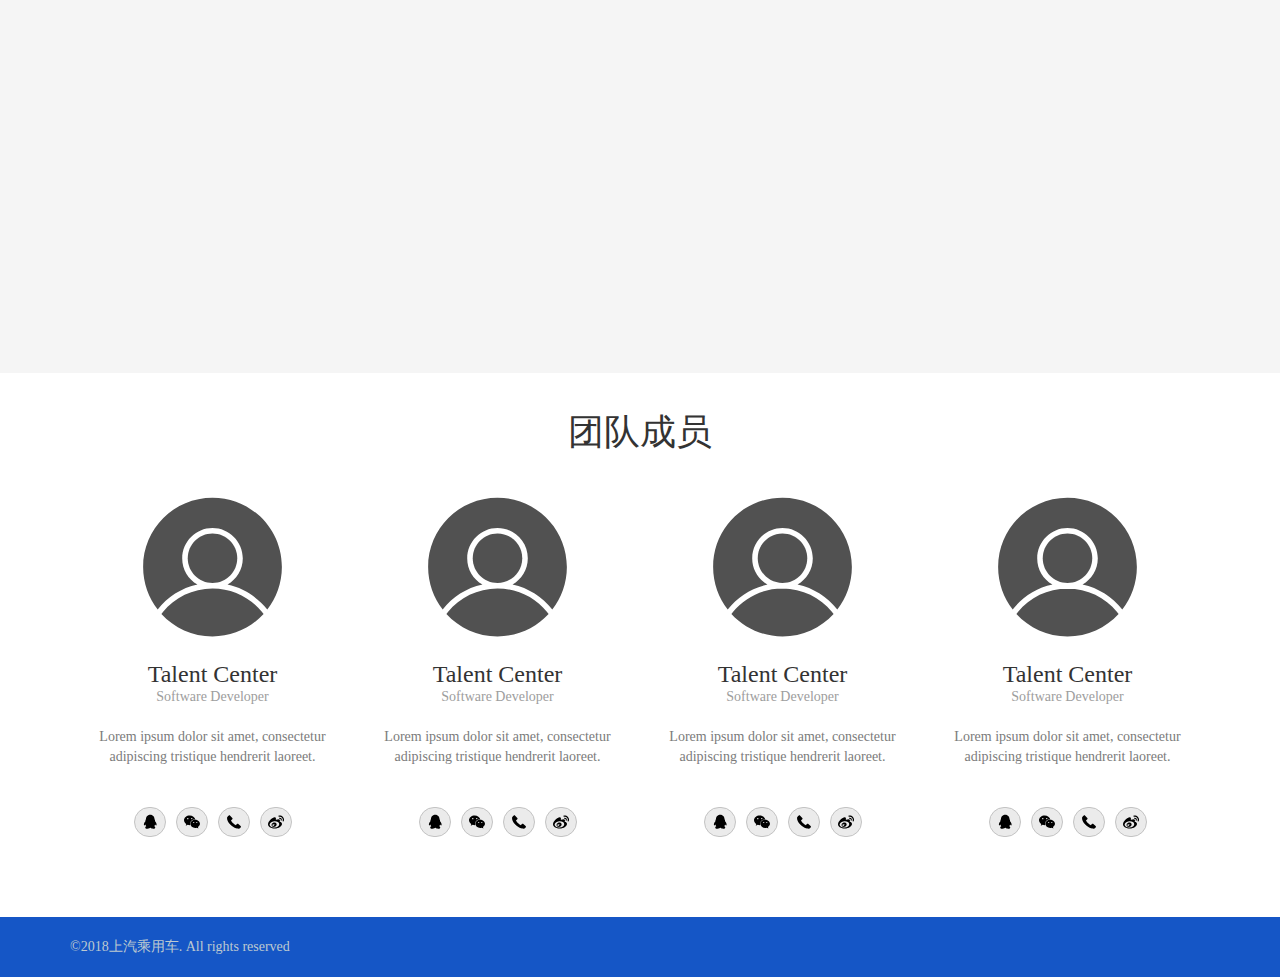
==== commit fa74f55c: "内容填充" ====
--- a/index.html
+++ b/index.html
@@ -83,12 +83,12 @@
                                     <div class="row">
                                 <div class="col-md-4">
                                     <h1>
-                                        WEl Site1
+                                        学无止境 日积月累
                                         <br/>
-                                        <strong>Start!</strong>
+                                        <strong>即刻开启</strong>
                                     </h1>
                                     <div class="des">
-                                        <p>Open source. Runs everywhere.</p>
+                                        <p>学习宝典，走向编程达人之路</p>
                                         <button type="button" class="btn btn-success scroll-btn">
                                             在线课程
                                         </button>
@@ -104,12 +104,12 @@
                                     <div class="row">
                                 <div class="col-md-4">
                                     <h1>
-                                        WEl Site1
+                                        面向全体 尽显卓越
                                         <br/>
-                                        <strong>Start!</strong>
+                                        <strong>即刻开启</strong>
                                     </h1>
                                     <div class="des">
-                                        <p>Open source. Runs everywhere.</p>
+                                        <p>坚持创新，成就卓越</p>
                                         <button type="button" class="btn btn-success scroll-btn">
                                             卓越中心
                                         </button>
@@ -125,12 +125,12 @@
                                     <div class="row">
                                 <div class="col-md-4">
                                     <h1>
-                                        WEl Site1
+                                        详尽文档 应有尽有
                                         <br/>
-                                        <strong>Start!</strong>
+                                        <strong>即刻开启</strong>
                                     </h1>
                                     <div class="des">
-                                        <p>Open source. Runs everywhere.</p>
+                                        <p>内容详实,即查即用</p>
                                         <button type="button" class="btn btn-success scroll-btn">
                                             技术文档
                                         </button>
@@ -153,10 +153,9 @@
             <div class="container">
                 <div class="row">
                     <div class="col-md-6 left">
-                        <h2>About Us</h2>
-                        <p>Nulla varius consequat magna, id molestie ipsum volutpat quis. Suspendisse consectetur fringilla
-                            luctus. Fusce id mi diam, non ornare. Fusce id mi diam, non ornare orci. Pellentesque ipsum erat,
-                            facilisis ut venenatis eu.</p>
+                        <h2>关于我们</h2>
+                        <p>这里有丰富的学习资源可供选择，从编程语言到系统架构，从软件开发到软件测试，从理论知识到实践工具,
+                        从自主学习到论坛交流，提供全方位的成长品台，让持续的学习成就卓越的你，让简单的学习成就不简单的你。</p>
                         <button type="button" class="btn btn-primary btn-effect">
                             <span>more</span>
                                 <svg class="font-icon" aria-hidden="true">
@@ -201,10 +200,9 @@
             <div class="container">
                 <div class="row mg-t-100">
                     <div class="col-md-9 left">
-                        <h2>Get ready to stand out</h2>
-                        <p class="mg-t-40">Nulla varius consequat magna, id molestie ipsum volutpat quis. Suspendisse consectetur fringilla
-                            luctus. Fusce id mi diam, non ornare. Fusce id mi diam, non ornare orci. Pellentesque ipsum erat,
-                            id molestie ipsum volutpat quis. facilisis ut venenatis eu.</p>
+                        <h2>成就最好的自己</h2>
+                        <p class="mg-t-40">秉持信念，期盼未来。当机会来临，就要为之一博，时间虽长，但结局不变。立大志，倾全力，成梦想。今天就是你改变的最好的一天，
+                        每天改进一点点，总有一天会积累成大的成就。一切才刚刚开始，愿你用思想与行动。</p>
                     </div>
                     <div class="col-md-3 right">
                         <h1>
--- a/styles/common.css
+++ b/styles/common.css
@@ -107,7 +107,7 @@
         text-transform: uppercase;
     }
 #dots-menu ul li:hover{
-            background-color: #1abc9c;
+            background-color: #5694f2;
             -webkit-transform: scale(1);
                     transform: scale(1);
         }
--- a/styles/index.css
+++ b/styles/index.css
@@ -29,6 +29,7 @@
     width: 36px;
     height: 36px;
     background-size: contain;
+
   }
   .home-scroll-container .swiper-button-next {
     background-image: url(../icons/arrow-r.svg);
@@ -53,7 +54,7 @@
       background: rgba(0, 0, 0, 0.3);
       background: transparent;
       border-radius: 8px;
-      border-color: ;
+      border-style: solid;
       padding: 8px 8px;
       margin-top: 1.5rem;
       position: relative;
@@ -66,10 +67,11 @@
       display: block;
       -webkit-transform: rotate(45deg);
       transform: rotate(45deg);
-      background: transparent;
+      background: #83a1d8;
       position: absolute;
       top: -0.7rem;
       left: 1.45rem;
+      border-style: solid;
     }
 .tools-container {
   margin: 40px;
